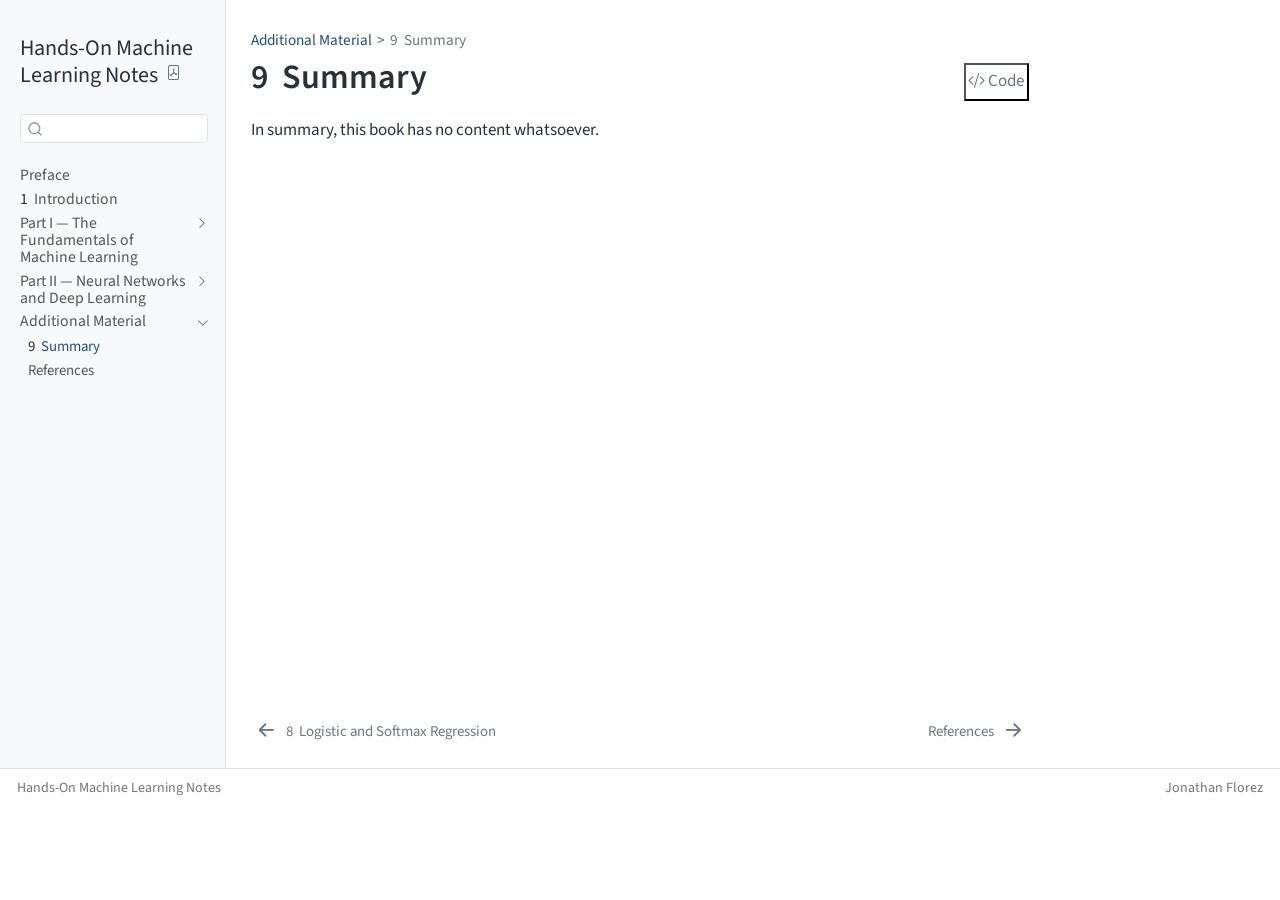
==== appendix.html @ a28f9dca "Built site for gh-pages" ====
<!DOCTYPE html>
<html xmlns="http://www.w3.org/1999/xhtml" lang="en" xml:lang="en"><head>

<meta charset="utf-8">
<meta name="generator" content="quarto-1.9.38">

<meta name="viewport" content="width=device-width, initial-scale=1.0, user-scalable=yes">

<meta name="description" content="Study notes, mathematical explanations, code walkthroughs, teaching materials, and practical experiments based on Hands-On Machine Learning with Scikit-Learn and PyTorch.">

<title>9&nbsp; Summary – Hands-On Machine Learning Notes</title>
<style>
/* Default styles provided by pandoc.
** See https://pandoc.org/MANUAL.html#variables-for-html for config info.
*/
code{white-space: pre-wrap;}
span.smallcaps{font-variant: small-caps;}
div.columns{display: flex; gap: min(4vw, 1.5em);}
div.column{flex: auto; overflow-x: auto;}
div.hanging-indent{margin-left: 1.5em; text-indent: -1.5em;}
ul.task-list{list-style: none;}
ul.task-list li input[type="checkbox"] {
  width: 0.8em;
  margin: 0 0.8em 0.2em -1em; /* quarto-specific, see https://github.com/quarto-dev/quarto-cli/issues/4556 */ 
  vertical-align: middle;
}
/* CSS for syntax highlighting */
html { -webkit-text-size-adjust: 100%; }
pre > code.sourceCode { white-space: pre; position: relative; }
pre > code.sourceCode > span { display: inline-block; line-height: 1.25; }
pre > code.sourceCode > span:empty { height: 1.2em; }
.sourceCode { overflow: visible; }
code.sourceCode > span { color: inherit; text-decoration: inherit; }
div.sourceCode { margin: 1em 0; }
pre.sourceCode { margin: 0; }
@media screen {
div.sourceCode { overflow: auto; }
}
@media print {
pre > code.sourceCode { white-space: pre-wrap; }
pre > code.sourceCode > span { text-indent: -5em; padding-left: 5em; }
}
pre.numberSource code
  { counter-reset: source-line 0; }
pre.numberSource code > span
  { position: relative; left: -4em; counter-increment: source-line; }
pre.numberSource code > span > a:first-child::before
  { content: counter(source-line);
    position: relative; left: -1em; text-align: right; vertical-align: baseline;
    border: none; display: inline-block;
    -webkit-touch-callout: none; -webkit-user-select: none;
    -khtml-user-select: none; -moz-user-select: none;
    -ms-user-select: none; user-select: none;
    padding: 0 4px; width: 4em;
  }
pre.numberSource { margin-left: 3em;  padding-left: 4px; }
div.sourceCode
  {   }
@media screen {
pre > code.sourceCode > span > a:first-child::before { text-decoration: underline; }
}
</style>


<script src="site_libs/quarto-nav/quarto-nav.js"></script>
<script src="site_libs/quarto-nav/headroom.min.js"></script>
<script src="site_libs/clipboard/clipboard.min.js"></script>
<script src="site_libs/quarto-search/autocomplete.umd.js"></script>
<script src="site_libs/quarto-search/fuse.min.js"></script>
<script src="site_libs/quarto-search/quarto-search.js"></script>
<meta name="quarto:offset" content="./">
<link href="./references.html" rel="next">
<link href="./chapters/chapter09.html" rel="prev">
<script src="site_libs/quarto-html/quarto.js" type="module"></script>
<script src="site_libs/quarto-html/tabsets/tabsets.js" type="module"></script>
<script src="site_libs/quarto-html/popper.min.js"></script>
<script src="site_libs/quarto-html/tippy.umd.min.js"></script>
<script src="site_libs/quarto-html/anchor.min.js"></script>
<link href="site_libs/quarto-html/tippy.css" rel="stylesheet">
<link href="site_libs/quarto-html/quarto-syntax-highlighting-de63f62b328812d8e578a4d74e282472.css" rel="stylesheet" id="quarto-text-highlighting-styles">
<script src="site_libs/bootstrap/bootstrap.min.js"></script>
<link href="site_libs/bootstrap/bootstrap-icons.css" rel="stylesheet">
<link href="site_libs/bootstrap/bootstrap-eea4ffc5c29678cb416254c3143483fd.min.css" rel="stylesheet" append-hash="true" id="quarto-bootstrap" data-mode="light">
<script id="quarto-search-options" type="application/json">{
  "location": "sidebar",
  "copy-button": false,
  "collapse-after": 3,
  "panel-placement": "start",
  "type": "textbox",
  "limit": 20,
  "keyboard-shortcut": [
    "f",
    "/",
    "s"
  ],
  "language": {
    "search-no-results-text": "No results",
    "search-matching-documents-text": "matching documents",
    "search-copy-link-title": "Copy link to search",
    "search-hide-matches-text": "Hide additional matches",
    "search-more-match-text": "more match in this document",
    "search-more-matches-text": "more matches in this document",
    "search-clear-button-title": "Clear",
    "search-text-placeholder": "",
    "search-detached-cancel-button-title": "Cancel",
    "search-submit-button-title": "Submit",
    "search-label": "Search"
  }
}</script>
<style>html{ scroll-behavior: smooth; }</style>


</head>

<body class="nav-sidebar docked quarto-light">

<div id="quarto-search-results"></div>
  <header id="quarto-header" class="headroom fixed-top">
  <nav class="quarto-secondary-nav">
    <div class="container-fluid d-flex">
      <button type="button" class="quarto-btn-toggle btn" data-bs-toggle="collapse" role="button" data-bs-target=".quarto-sidebar-collapse-item" aria-controls="quarto-sidebar" aria-expanded="false" aria-label="Toggle sidebar navigation" onclick="if (window.quartoToggleHeadroom) { window.quartoToggleHeadroom(); }">
        <i class="bi bi-layout-text-sidebar-reverse"></i>
      </button>
        <nav class="quarto-page-breadcrumbs" aria-label="breadcrumb"><ol class="breadcrumb"><li class="breadcrumb-item"><a href="./appendix.html">Additional Material</a></li><li class="breadcrumb-item"><a href="./appendix.html"><span class="chapter-number">9</span>&nbsp; <span class="chapter-title">Summary</span></a></li></ol></nav>
        <a class="flex-grow-1" role="navigation" data-bs-toggle="collapse" data-bs-target=".quarto-sidebar-collapse-item" aria-controls="quarto-sidebar" aria-expanded="false" aria-label="Toggle sidebar navigation" onclick="if (window.quartoToggleHeadroom) { window.quartoToggleHeadroom(); }">      
        </a>
      <button type="button" class="btn quarto-search-button" aria-label="Search" onclick="window.quartoOpenSearch();">
        <i class="bi bi-search"></i>
      </button>
    </div>
  </nav>
</header>
<!-- content -->
<div id="quarto-content" class="quarto-container page-columns page-rows-contents page-layout-article">
<!-- sidebar -->
  <nav id="quarto-sidebar" class="sidebar collapse collapse-horizontal quarto-sidebar-collapse-item sidebar-navigation docked overflow-auto">
    <div class="pt-lg-2 mt-2 text-left sidebar-header">
    <div class="sidebar-title mb-0 py-0">
      <a href="./">Hands-On Machine Learning Notes</a> 
        <div class="sidebar-tools-main">
    <a href="./machine-learning-I.pdf" title="Download PDF" class="quarto-navigation-tool px-1" aria-label="Download PDF"><i class="bi bi-file-pdf"></i></a>
</div>
    </div>
      </div>
        <div class="mt-2 flex-shrink-0 align-items-center">
        <div class="sidebar-search">
        <div id="quarto-search" class="" title="Search"></div>
        </div>
        </div>
    <div class="sidebar-menu-container"> 
    <ul class="list-unstyled mt-1">
        <li class="sidebar-item">
  <div class="sidebar-item-container"> 
  <a href="./index.html" class="sidebar-item-text sidebar-link">
 <span class="menu-text">Preface</span></a>
  </div>
</li>
        <li class="sidebar-item">
  <div class="sidebar-item-container"> 
  <a href="./preface.html" class="sidebar-item-text sidebar-link">
 <span class="menu-text"><span class="chapter-number">1</span>&nbsp; <span class="chapter-title">Introduction</span></span></a>
  </div>
</li>
        <li class="sidebar-item sidebar-item-section">
      <div class="sidebar-item-container"> 
            <a class="sidebar-item-text sidebar-link text-start collapsed" data-bs-toggle="collapse" data-bs-target="#quarto-sidebar-section-1" role="navigation" aria-expanded="false">
 <span class="menu-text">Part I — The Fundamentals of Machine Learning</span></a>
          <a class="sidebar-item-toggle text-start collapsed" data-bs-toggle="collapse" data-bs-target="#quarto-sidebar-section-1" role="navigation" aria-expanded="false" aria-label="Toggle section">
            <i class="bi bi-chevron-right ms-2"></i>
          </a> 
      </div>
      <ul id="quarto-sidebar-section-1" class="collapse list-unstyled sidebar-section depth1 ">  
          <li class="sidebar-item">
  <div class="sidebar-item-container"> 
  <a href="./chapters/chapter01.html" class="sidebar-item-text sidebar-link">
 <span class="menu-text"><span class="chapter-number">2</span>&nbsp; <span class="chapter-title">chapter01.html</span></span></a>
  </div>
</li>
          <li class="sidebar-item">
  <div class="sidebar-item-container"> 
  <a href="./chapters/chapter02.html" class="sidebar-item-text sidebar-link">
 <span class="menu-text"><span class="chapter-number">3</span>&nbsp; <span class="chapter-title">chapter02.html</span></span></a>
  </div>
</li>
          <li class="sidebar-item">
  <div class="sidebar-item-container"> 
  <a href="./chapters/chapter03.html" class="sidebar-item-text sidebar-link">
 <span class="menu-text"><span class="chapter-number">4</span>&nbsp; <span class="chapter-title">Chapter – Classification</span></span></a>
  </div>
</li>
          <li class="sidebar-item">
  <div class="sidebar-item-container"> 
  <a href="./chapters/chapter04.html" class="sidebar-item-text sidebar-link">
 <span class="menu-text"><span class="chapter-number">5</span>&nbsp; <span class="chapter-title">Chapter – Training Models</span></span></a>
  </div>
</li>
          <li class="sidebar-item">
  <div class="sidebar-item-container"> 
  <a href="./chapters/chapter05.html" class="sidebar-item-text sidebar-link">
 <span class="menu-text"><span class="chapter-number">6</span>&nbsp; <span class="chapter-title">Chapter – Support Vector Machines</span></span></a>
  </div>
</li>
          <li class="sidebar-item">
  <div class="sidebar-item-container"> 
  <a href="./chapters/chapter06.html" class="sidebar-item-text sidebar-link">
 <span class="menu-text"><span class="chapter-number">7</span>&nbsp; <span class="chapter-title">Chapter – Decision Trees</span></span></a>
  </div>
</li>
      </ul>
  </li>
        <li class="sidebar-item sidebar-item-section">
      <div class="sidebar-item-container"> 
            <a class="sidebar-item-text sidebar-link text-start collapsed" data-bs-toggle="collapse" data-bs-target="#quarto-sidebar-section-2" role="navigation" aria-expanded="false">
 <span class="menu-text">Part II — Neural Networks and Deep Learning</span></a>
          <a class="sidebar-item-toggle text-start collapsed" data-bs-toggle="collapse" data-bs-target="#quarto-sidebar-section-2" role="navigation" aria-expanded="false" aria-label="Toggle section">
            <i class="bi bi-chevron-right ms-2"></i>
          </a> 
      </div>
      <ul id="quarto-sidebar-section-2" class="collapse list-unstyled sidebar-section depth1 ">  
          <li class="sidebar-item">
  <div class="sidebar-item-container"> 
  <a href="./chapters/chapter09.html" class="sidebar-item-text sidebar-link">
 <span class="menu-text"><span class="chapter-number">8</span>&nbsp; <span class="chapter-title">Logistic and Softmax Regression</span></span></a>
  </div>
</li>
      </ul>
  </li>
        <li class="sidebar-item sidebar-item-section">
      <div class="sidebar-item-container"> 
            <a class="sidebar-item-text sidebar-link text-start" data-bs-toggle="collapse" data-bs-target="#quarto-sidebar-section-3" role="navigation" aria-expanded="true">
 <span class="menu-text">Additional Material</span></a>
          <a class="sidebar-item-toggle text-start" data-bs-toggle="collapse" data-bs-target="#quarto-sidebar-section-3" role="navigation" aria-expanded="true" aria-label="Toggle section">
            <i class="bi bi-chevron-right ms-2"></i>
          </a> 
      </div>
      <ul id="quarto-sidebar-section-3" class="collapse list-unstyled sidebar-section depth1 show">  
          <li class="sidebar-item">
  <div class="sidebar-item-container"> 
  <a href="./appendix.html" class="sidebar-item-text sidebar-link active">
 <span class="menu-text"><span class="chapter-number">9</span>&nbsp; <span class="chapter-title">Summary</span></span></a>
  </div>
</li>
          <li class="sidebar-item">
  <div class="sidebar-item-container"> 
  <a href="./references.html" class="sidebar-item-text sidebar-link">
 <span class="menu-text">References</span></a>
  </div>
</li>
      </ul>
  </li>
    </ul>
    </div>
</nav>
<div id="quarto-sidebar-glass" class="quarto-sidebar-collapse-item" data-bs-toggle="collapse" data-bs-target=".quarto-sidebar-collapse-item"></div>
<!-- margin-sidebar -->
    <div id="quarto-margin-sidebar" class="sidebar margin-sidebar zindex-bottom">
        
    </div>
<!-- main -->
<main class="content" id="quarto-document-content">

<header id="title-block-header" class="quarto-title-block default"><nav class="quarto-page-breadcrumbs quarto-title-breadcrumbs d-none d-lg-block" aria-label="breadcrumb"><ol class="breadcrumb"><li class="breadcrumb-item"><a href="./appendix.html">Additional Material</a></li><li class="breadcrumb-item"><a href="./appendix.html"><span class="chapter-number">9</span>&nbsp; <span class="chapter-title">Summary</span></a></li></ol></nav>
<div class="quarto-title">
<div class="quarto-title-block"><div><h1 class="title"><span class="chapter-number">9</span>&nbsp; <span class="chapter-title">Summary</span></h1><button type="button" class="btn code-tools-button" id="quarto-code-tools-source"><i class="bi"></i> Code</button></div></div>
</div>



<div class="quarto-title-meta">

    
  
    
  </div>
  


</header>


<p>In summary, this book has no content whatsoever.</p>


<!-- -->


</main> <!-- /main -->
<script id="quarto-html-after-body" type="application/javascript">
  window.document.addEventListener("DOMContentLoaded", function (event) {
    const icon = "";
    const anchorJS = new window.AnchorJS();
    anchorJS.options = {
      placement: 'right',
      icon: icon
    };
    anchorJS.add('.anchored');
    const isCodeAnnotation = (el) => {
      for (const clz of el.classList) {
        if (clz.startsWith('code-annotation-')) {                     
          return true;
        }
      }
      return false;
    }
    const onCopySuccess = function(e) {
      // button target
      const button = e.trigger;
      // don't keep focus
      button.blur();
      // flash "checked"
      button.classList.add('code-copy-button-checked');
      var currentTitle = button.getAttribute("title");
      button.setAttribute("title", "Copied!");
      let tooltip;
      if (window.bootstrap) {
        button.setAttribute("data-bs-toggle", "tooltip");
        button.setAttribute("data-bs-placement", "left");
        button.setAttribute("data-bs-title", "Copied!");
        tooltip = new bootstrap.Tooltip(button, 
          { trigger: "manual", 
            customClass: "code-copy-button-tooltip",
            offset: [0, -8]});
        tooltip.show();    
      }
      setTimeout(function() {
        if (tooltip) {
          tooltip.hide();
          button.removeAttribute("data-bs-title");
          button.removeAttribute("data-bs-toggle");
          button.removeAttribute("data-bs-placement");
        }
        button.setAttribute("title", currentTitle);
        button.classList.remove('code-copy-button-checked');
      }, 1000);
      // clear code selection
      e.clearSelection();
    }
    const getTextToCopy = function(trigger) {
      const outerScaffold = trigger.parentElement.cloneNode(true);
      const codeEl = outerScaffold.querySelector('code');
      for (const childEl of codeEl.children) {
        if (isCodeAnnotation(childEl)) {
          childEl.remove();
        }
      }
      return codeEl.innerText;
    }
    const clipboard = new window.ClipboardJS('.code-copy-button:not([data-in-quarto-modal])', {
      text: getTextToCopy
    });
    clipboard.on('success', onCopySuccess);
    if (window.document.getElementById('quarto-embedded-source-code-modal')) {
      const clipboardModal = new window.ClipboardJS('.code-copy-button[data-in-quarto-modal]', {
        text: getTextToCopy,
        container: window.document.getElementById('quarto-embedded-source-code-modal')
      });
      clipboardModal.on('success', onCopySuccess);
    }
    const viewSource = window.document.getElementById('quarto-view-source') ||
                       window.document.getElementById('quarto-code-tools-source');
    if (viewSource) {
      const sourceUrl = viewSource.getAttribute("data-quarto-source-url");
      viewSource.addEventListener("click", function(e) {
        if (sourceUrl) {
          // rstudio viewer pane
          if (/\bcapabilities=\b/.test(window.location)) {
            window.open(sourceUrl);
          } else {
            window.location.href = sourceUrl;
          }
        } else {
          const modal = new bootstrap.Modal(document.getElementById('quarto-embedded-source-code-modal'));
          modal.show();
        }
        return false;
      });
    }
    function toggleCodeHandler(show) {
      return function(e) {
        const detailsSrc = window.document.querySelectorAll(".cell > details > .sourceCode");
        for (let i=0; i<detailsSrc.length; i++) {
          const details = detailsSrc[i].parentElement;
          if (show) {
            details.open = true;
          } else {
            details.removeAttribute("open");
          }
        }
        const cellCodeDivs = window.document.querySelectorAll(".cell > .sourceCode");
        const fromCls = show ? "hidden" : "unhidden";
        const toCls = show ? "unhidden" : "hidden";
        for (let i=0; i<cellCodeDivs.length; i++) {
          const codeDiv = cellCodeDivs[i];
          if (codeDiv.classList.contains(fromCls)) {
            codeDiv.classList.remove(fromCls);
            codeDiv.classList.add(toCls);
          } 
        }
        return false;
      }
    }
    const hideAllCode = window.document.getElementById("quarto-hide-all-code");
    if (hideAllCode) {
      hideAllCode.addEventListener("click", toggleCodeHandler(false));
    }
    const showAllCode = window.document.getElementById("quarto-show-all-code");
    if (showAllCode) {
      showAllCode.addEventListener("click", toggleCodeHandler(true));
    }
      var localhostRegex = new RegExp(/^(?:http|https):\/\/localhost\:?[0-9]*\//);
      var mailtoRegex = new RegExp(/^mailto:/);
        var filterRegex = new RegExp('/' + window.location.host + '/');
      var isInternal = (href) => {
          return filterRegex.test(href) || localhostRegex.test(href) || mailtoRegex.test(href);
      }
      // Inspect non-navigation links and adorn them if external
     var links = window.document.querySelectorAll('a[href]:not(.nav-link):not(.navbar-brand):not(.toc-action):not(.sidebar-link):not(.sidebar-item-toggle):not(.pagination-link):not(.no-external):not([aria-hidden]):not(.dropdown-item):not(.quarto-navigation-tool):not(.about-link)');
      for (var i=0; i<links.length; i++) {
        const link = links[i];
        if (!isInternal(link.href)) {
          // undo the damage that might have been done by quarto-nav.js in the case of
          // links that we want to consider external
          if (link.dataset.originalHref !== undefined) {
            link.href = link.dataset.originalHref;
          }
            // target, if specified
            link.setAttribute("target", "_blank");
            if (link.getAttribute("rel") === null) {
              link.setAttribute("rel", "noopener");
            }
        }
      }
    function tippyHover(el, contentFn, onTriggerFn, onUntriggerFn) {
      const config = {
        allowHTML: true,
        maxWidth: 500,
        delay: 100,
        arrow: false,
        appendTo: function(el) {
            return el.parentElement;
        },
        interactive: true,
        interactiveBorder: 10,
        theme: 'quarto',
        placement: 'bottom-start',
      };
      if (contentFn) {
        config.content = contentFn;
      }
      if (onTriggerFn) {
        config.onTrigger = onTriggerFn;
      }
      if (onUntriggerFn) {
        config.onUntrigger = onUntriggerFn;
      }
      window.tippy(el, config); 
    }
    const noterefs = window.document.querySelectorAll('a[role="doc-noteref"]');
    for (var i=0; i<noterefs.length; i++) {
      const ref = noterefs[i];
      tippyHover(ref, function() {
        // use id or data attribute instead here
        let href = ref.getAttribute('data-footnote-href') || ref.getAttribute('href');
        try { href = new URL(href).hash; } catch {}
        const id = href.replace(/^#\/?/, "");
        const note = window.document.getElementById(id);
        if (note) {
          return note.innerHTML;
        } else {
          return "";
        }
      });
    }
    const xrefs = window.document.querySelectorAll('a.quarto-xref');
    const processXRef = (id, note) => {
      // Strip column container classes
      const stripColumnClz = (el) => {
        el.classList.remove("page-full", "page-columns");
        if (el.children) {
          for (const child of el.children) {
            stripColumnClz(child);
          }
        }
      }
      stripColumnClz(note)
      if (id === null || id.startsWith('sec-')) {
        // Special case sections, only their first couple elements
        const container = document.createElement("div");
        if (note.children && note.children.length > 2) {
          container.appendChild(note.children[0].cloneNode(true));
          for (let i = 1; i < note.children.length; i++) {
            const child = note.children[i];
            if (child.tagName === "P" && child.innerText === "") {
              continue;
            } else {
              container.appendChild(child.cloneNode(true));
              break;
            }
          }
          if (window.Quarto?.typesetMath) {
            window.Quarto.typesetMath(container);
          }
          return container.innerHTML
        } else {
          if (window.Quarto?.typesetMath) {
            window.Quarto.typesetMath(note);
          }
          return note.innerHTML;
        }
      } else {
        // Remove any anchor links if they are present
        const anchorLink = note.querySelector('a.anchorjs-link');
        if (anchorLink) {
          anchorLink.remove();
        }
        if (window.Quarto?.typesetMath) {
          window.Quarto.typesetMath(note);
        }
        if (note.classList.contains("callout")) {
          return note.outerHTML;
        } else {
          return note.innerHTML;
        }
      }
    }
    for (var i=0; i<xrefs.length; i++) {
      const xref = xrefs[i];
      tippyHover(xref, undefined, function(instance) {
        instance.disable();
        let url = xref.getAttribute('href');
        let hash = undefined; 
        if (url.startsWith('#')) {
          hash = url;
        } else {
          try { hash = new URL(url).hash; } catch {}
        }
        if (hash) {
          const id = hash.replace(/^#\/?/, "");
          const note = window.document.getElementById(id);
          if (note !== null) {
            try {
              const html = processXRef(id, note.cloneNode(true));
              instance.setContent(html);
            } finally {
              instance.enable();
              instance.show();
            }
          } else {
            // See if we can fetch this
            fetch(url.split('#')[0])
            .then(res => res.text())
            .then(html => {
              const parser = new DOMParser();
              const htmlDoc = parser.parseFromString(html, "text/html");
              const note = htmlDoc.getElementById(id);
              if (note !== null) {
                const html = processXRef(id, note);
                instance.setContent(html);
              } 
            }).finally(() => {
              instance.enable();
              instance.show();
            });
          }
        } else {
          // See if we can fetch a full url (with no hash to target)
          // This is a special case and we should probably do some content thinning / targeting
          fetch(url)
          .then(res => res.text())
          .then(html => {
            const parser = new DOMParser();
            const htmlDoc = parser.parseFromString(html, "text/html");
            const note = htmlDoc.querySelector('main.content');
            if (note !== null) {
              // This should only happen for chapter cross references
              // (since there is no id in the URL)
              // remove the first header
              if (note.children.length > 0 && note.children[0].tagName === "HEADER") {
                note.children[0].remove();
              }
              const html = processXRef(null, note);
              instance.setContent(html);
            } 
          }).finally(() => {
            instance.enable();
            instance.show();
          });
        }
      }, function(instance) {
      });
    }
        let selectedAnnoteEl;
        const selectorForAnnotation = ( cell, annotation) => {
          let cellAttr = 'data-code-cell="' + cell + '"';
          let lineAttr = 'data-code-annotation="' +  annotation + '"';
          const selector = 'span[' + cellAttr + '][' + lineAttr + ']';
          return selector;
        }
        const selectCodeLines = (annoteEl) => {
          const doc = window.document;
          const targetCell = annoteEl.getAttribute("data-target-cell");
          const targetAnnotation = annoteEl.getAttribute("data-target-annotation");
          const annoteSpan = window.document.querySelector(selectorForAnnotation(targetCell, targetAnnotation));
          const lines = annoteSpan.getAttribute("data-code-lines").split(",");
          const lineIds = lines.map((line) => {
            return targetCell + "-" + line;
          })
          let top = null;
          let height = null;
          let parent = null;
          if (lineIds.length > 0) {
              //compute the position of the single el (top and bottom and make a div)
              const el = window.document.getElementById(lineIds[0]);
              top = el.offsetTop;
              height = el.offsetHeight;
              parent = el.parentElement.parentElement;
            if (lineIds.length > 1) {
              const lastEl = window.document.getElementById(lineIds[lineIds.length - 1]);
              const bottom = lastEl.offsetTop + lastEl.offsetHeight;
              height = bottom - top;
            }
            if (top !== null && height !== null && parent !== null) {
              // cook up a div (if necessary) and position it 
              let div = window.document.getElementById("code-annotation-line-highlight");
              if (div === null) {
                div = window.document.createElement("div");
                div.setAttribute("id", "code-annotation-line-highlight");
                div.style.position = 'absolute';
                parent.appendChild(div);
              }
              div.style.top = top - 2 + "px";
              div.style.height = height + 4 + "px";
              div.style.left = 0;
              let gutterDiv = window.document.getElementById("code-annotation-line-highlight-gutter");
              if (gutterDiv === null) {
                gutterDiv = window.document.createElement("div");
                gutterDiv.setAttribute("id", "code-annotation-line-highlight-gutter");
                gutterDiv.style.position = 'absolute';
                const codeCell = window.document.getElementById(targetCell);
                const gutter = codeCell.querySelector('.code-annotation-gutter');
                gutter.appendChild(gutterDiv);
              }
              gutterDiv.style.top = top - 2 + "px";
              gutterDiv.style.height = height + 4 + "px";
            }
            selectedAnnoteEl = annoteEl;
          }
        };
        const unselectCodeLines = () => {
          const elementsIds = ["code-annotation-line-highlight", "code-annotation-line-highlight-gutter"];
          elementsIds.forEach((elId) => {
            const div = window.document.getElementById(elId);
            if (div) {
              div.remove();
            }
          });
          selectedAnnoteEl = undefined;
        };
          // Handle positioning of the toggle
      window.addEventListener(
        "resize",
        throttle(() => {
          elRect = undefined;
          if (selectedAnnoteEl) {
            selectCodeLines(selectedAnnoteEl);
          }
        }, 10)
      );
      function throttle(fn, ms) {
      let throttle = false;
      let timer;
        return (...args) => {
          if(!throttle) { // first call gets through
              fn.apply(this, args);
              throttle = true;
          } else { // all the others get throttled
              if(timer) clearTimeout(timer); // cancel #2
              timer = setTimeout(() => {
                fn.apply(this, args);
                timer = throttle = false;
              }, ms);
          }
        };
      }
        // Attach click handler to the DT
        const annoteDls = window.document.querySelectorAll('dt[data-target-cell]');
        for (const annoteDlNode of annoteDls) {
          annoteDlNode.addEventListener('click', (event) => {
            const clickedEl = event.target;
            if (clickedEl !== selectedAnnoteEl) {
              unselectCodeLines();
              const activeEl = window.document.querySelector('dt[data-target-cell].code-annotation-active');
              if (activeEl) {
                activeEl.classList.remove('code-annotation-active');
              }
              selectCodeLines(clickedEl);
              clickedEl.classList.add('code-annotation-active');
            } else {
              // Unselect the line
              unselectCodeLines();
              clickedEl.classList.remove('code-annotation-active');
            }
          });
        }
    const findCites = (el) => {
      const parentEl = el.parentElement;
      if (parentEl) {
        const cites = parentEl.dataset.cites;
        if (cites) {
          return {
            el,
            cites: cites.split(' ')
          };
        } else {
          return findCites(el.parentElement)
        }
      } else {
        return undefined;
      }
    };
    var bibliorefs = window.document.querySelectorAll('a[role="doc-biblioref"]');
    for (var i=0; i<bibliorefs.length; i++) {
      const ref = bibliorefs[i];
      const citeInfo = findCites(ref);
      if (citeInfo) {
        tippyHover(citeInfo.el, function() {
          var popup = window.document.createElement('div');
          citeInfo.cites.forEach(function(cite) {
            var citeDiv = window.document.createElement('div');
            citeDiv.classList.add('hanging-indent');
            citeDiv.classList.add('csl-entry');
            var biblioDiv = window.document.getElementById('ref-' + cite);
            if (biblioDiv) {
              citeDiv.innerHTML = biblioDiv.innerHTML;
            }
            popup.appendChild(citeDiv);
          });
          return popup.innerHTML;
        });
      }
    }
  });
  </script>
<nav class="page-navigation">
  <div class="nav-page nav-page-previous">
      <a href="./chapters/chapter09.html" class="pagination-link" aria-label="Logistic and Softmax Regression">
        <i class="bi bi-arrow-left-short"></i> <span class="nav-page-text"><span class="chapter-number">8</span>&nbsp; <span class="chapter-title">Logistic and Softmax Regression</span></span>
      </a>          
  </div>
  <div class="nav-page nav-page-next">
      <a href="./references.html" class="pagination-link" aria-label="References">
        <span class="nav-page-text">References</span> <i class="bi bi-arrow-right-short"></i>
      </a>
  </div>
</nav><div class="modal fade" id="quarto-embedded-source-code-modal" tabindex="-1" aria-labelledby="quarto-embedded-source-code-modal-label" aria-hidden="true"><div class="modal-dialog modal-dialog-scrollable"><div class="modal-content"><div class="modal-header"><h5 class="modal-title" id="quarto-embedded-source-code-modal-label">Source Code</h5><button class="btn-close" data-bs-dismiss="modal"></button></div><div class="modal-body"><div class="">
<div class="code-copy-outer-scaffold"><div class="sourceCode" id="cb1" data-shortcodes="false"><pre class="sourceCode markdown code-with-copy"><code class="sourceCode markdown"><span id="cb1-1"><a href="#cb1-1" aria-hidden="true" tabindex="-1"></a><span class="fu"># Summary</span></span>
<span id="cb1-2"><a href="#cb1-2" aria-hidden="true" tabindex="-1"></a></span>
<span id="cb1-3"><a href="#cb1-3" aria-hidden="true" tabindex="-1"></a>In summary, this book has no content whatsoever.</span></code></pre></div><button title="Copy to Clipboard" class="code-copy-button" data-in-quarto-modal=""><i class="bi"></i></button></div>
</div></div></div></div></div>
</div> <!-- /content -->
<footer class="footer">
  <div class="nav-footer">
    <div class="nav-footer-left">
<p>Hands-On Machine Learning Notes</p>
</div>   
    <div class="nav-footer-center">
      &nbsp;
    </div>
    <div class="nav-footer-right">
<p>Jonathan Florez</p>
</div>
  </div>
</footer>




<script src="site_libs/quarto-html/zenscroll-min.js"></script>
</body></html>
---- site_libs/quarto-html/tippy.css ----
.tippy-box[data-animation=fade][data-state=hidden]{opacity:0}[data-tippy-root]{max-width:calc(100vw - 10px)}.tippy-box{position:relative;background-color:#333;color:#fff;border-radius:4px;font-size:14px;line-height:1.4;white-space:normal;outline:0;transition-property:transform,visibility,opacity}.tippy-box[data-placement^=top]>.tippy-arrow{bottom:0}.tippy-box[data-placement^=top]>.tippy-arrow:before{bottom:-7px;left:0;border-width:8px 8px 0;border-top-color:initial;transform-origin:center top}.tippy-box[data-placement^=bottom]>.tippy-arrow{top:0}.tippy-box[data-placement^=bottom]>.tippy-arrow:before{top:-7px;left:0;border-width:0 8px 8px;border-bottom-color:initial;transform-origin:center bottom}.tippy-box[data-placement^=left]>.tippy-arrow{right:0}.tippy-box[data-placement^=left]>.tippy-arrow:before{border-width:8px 0 8px 8px;border-left-color:initial;right:-7px;transform-origin:center left}.tippy-box[data-placement^=right]>.tippy-arrow{left:0}.tippy-box[data-placement^=right]>.tippy-arrow:before{left:-7px;border-width:8px 8px 8px 0;border-right-color:initial;transform-origin:center right}.tippy-box[data-inertia][data-state=visible]{transition-timing-function:cubic-bezier(.54,1.5,.38,1.11)}.tippy-arrow{width:16px;height:16px;color:#333}.tippy-arrow:before{content:"";position:absolute;border-color:transparent;border-style:solid}.tippy-content{position:relative;padding:5px 9px;z-index:1}
---- site_libs/quarto-html/quarto-syntax-highlighting-de63f62b328812d8e578a4d74e282472.css ----
/* quarto syntax highlight colors */
:root {
  --quarto-hl-al-color: #ff5555;
  --quarto-hl-an-color: #6a737d;
  --quarto-hl-at-color: #d73a49;
  --quarto-hl-bn-color: #005cc5;
  --quarto-hl-bu-color: #d73a49;
  --quarto-hl-ch-color: #032f62;
  --quarto-hl-co-color: #6a737d;
  --quarto-hl-cv-color: #6a737d;
  --quarto-hl-cn-color: #005cc5;
  --quarto-hl-cf-color: #d73a49;
  --quarto-hl-dt-color: #d73a49;
  --quarto-hl-dv-color: #005cc5;
  --quarto-hl-do-color: #6a737d;
  --quarto-hl-er-color: #ff5555;
  --quarto-hl-ex-color: #d73a49;
  --quarto-hl-fl-color: #005cc5;
  --quarto-hl-fu-color: #6f42c1;
  --quarto-hl-im-color: #032f62;
  --quarto-hl-in-color: #6a737d;
  --quarto-hl-kw-color: #d73a49;
  --quarto-hl-op-color: #24292e;
  --quarto-hl-pp-color: #d73a49;
  --quarto-hl-re-color: #6a737d;
  --quarto-hl-sc-color: #005cc5;
  --quarto-hl-ss-color: #032f62;
  --quarto-hl-st-color: #032f62;
  --quarto-hl-va-color: #e36209;
  --quarto-hl-vs-color: #032f62;
  --quarto-hl-wa-color: #ff5555;
}

/* other quarto variables */
:root {
  --quarto-font-monospace: SFMono-Regular, Menlo, Monaco, Consolas, "Liberation Mono", "Courier New", monospace;
}

/* syntax highlight based on Pandoc's rules */
pre > code.sourceCode > span {
  color: #24292e;
}

code.sourceCode > span {
  color: #24292e;
}

div.sourceCode,
div.sourceCode pre.sourceCode {
  color: #24292e;
}

/* Normal */
code span {
  color: #24292e;
}

/* Alert */
code span.al {
  font-weight: bold;
  color: #ff5555;
}

/* Annotation */
code span.an {
  color: #6a737d;
}

/* Attribute */
code span.at {
  color: #d73a49;
}

/* BaseN */
code span.bn {
  color: #005cc5;
}

/* BuiltIn */
code span.bu {
  color: #d73a49;
}

/* ControlFlow */
code span.cf {
  color: #d73a49;
}

/* Char */
code span.ch {
  color: #032f62;
}

/* Constant */
code span.cn {
  color: #005cc5;
}

/* Comment */
code span.co {
  color: #6a737d;
}

/* CommentVar */
code span.cv {
  color: #6a737d;
}

/* Documentation */
code span.do {
  color: #6a737d;
}

/* DataType */
code span.dt {
  color: #d73a49;
}

/* DecVal */
code span.dv {
  color: #005cc5;
}

/* Error */
code span.er {
  color: #ff5555;
  text-decoration: underline;
}

/* Extension */
code span.ex {
  font-weight: bold;
  color: #d73a49;
}

/* Float */
code span.fl {
  color: #005cc5;
}

/* Function */
code span.fu {
  color: #6f42c1;
}

/* Import */
code span.im {
  color: #032f62;
}

/* Information */
code span.in {
  color: #6a737d;
}

/* Keyword */
code span.kw {
  color: #d73a49;
}

/* Operator */
code span.op {
  color: #24292e;
}

/* Preprocessor */
code span.pp {
  color: #d73a49;
}

/* RegionMarker */
code span.re {
  color: #6a737d;
}

/* SpecialChar */
code span.sc {
  color: #005cc5;
}

/* SpecialString */
code span.ss {
  color: #032f62;
}

/* String */
code span.st {
  color: #032f62;
}

/* Variable */
code span.va {
  color: #e36209;
}

/* VerbatimString */
code span.vs {
  color: #032f62;
}

/* Warning */
code span.wa {
  color: #ff5555;
}

.prevent-inlining {
  content: "</";
}

/*# sourceMappingURL=e073dde7d9be180d5cbafa952671d6f8.css.map */
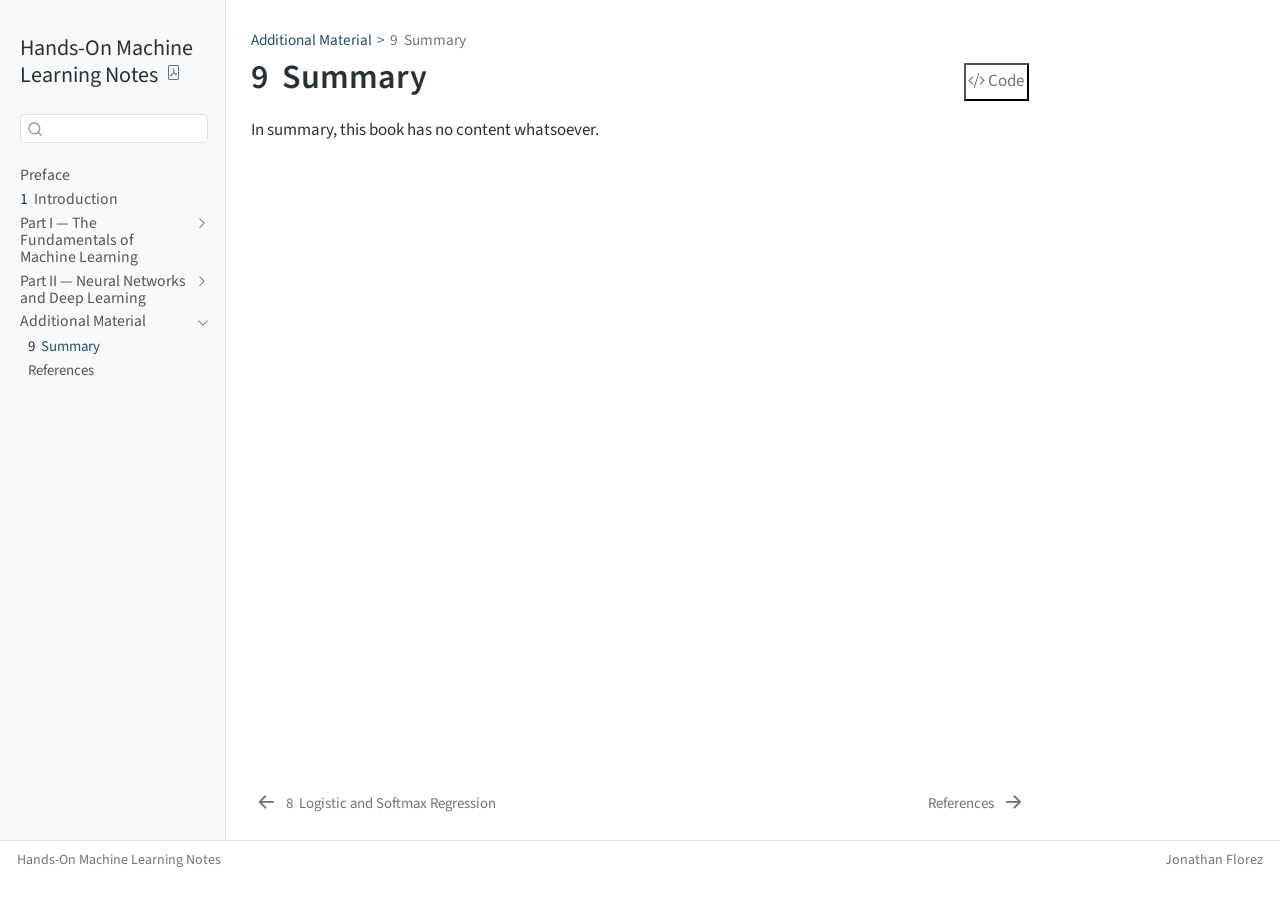
==== commit 9fada391: "deploy: f0658c5c17a241cbdaadb9152560baef6813b34c" ====
--- a/appendix.html
+++ b/appendix.html
@@ -2,7 +2,7 @@
 <html xmlns="http://www.w3.org/1999/xhtml" lang="en" xml:lang="en"><head>
 
 <meta charset="utf-8">
-<meta name="generator" content="quarto-1.9.38">
+<meta name="generator" content="quarto-1.10.18">
 
 <meta name="viewport" content="width=device-width, initial-scale=1.0, user-scalable=yes">
 
@@ -13,10 +13,13 @@
 /* Default styles provided by pandoc.
 ** See https://pandoc.org/MANUAL.html#variables-for-html for config info.
 */
-code{white-space: pre-wrap;}
 span.smallcaps{font-variant: small-caps;}
-div.columns{display: flex; gap: min(4vw, 1.5em);}
-div.column{flex: auto; overflow-x: auto;}
+div.columns{display: flex; gap: 1.5em;}
+div.column{flex: auto;}
+@media screen {
+div.columns{gap: min(4vw, 1.5em);}
+div.column{overflow-x: auto;}
+}
 div.hanging-indent{margin-left: 1.5em; text-indent: -1.5em;}
 ul.task-list{list-style: none;}
 ul.task-list li input[type="checkbox"] {
@@ -77,10 +80,10 @@
 <script src="site_libs/quarto-html/tippy.umd.min.js"></script>
 <script src="site_libs/quarto-html/anchor.min.js"></script>
 <link href="site_libs/quarto-html/tippy.css" rel="stylesheet">
-<link href="site_libs/quarto-html/quarto-syntax-highlighting-de63f62b328812d8e578a4d74e282472.css" rel="stylesheet" id="quarto-text-highlighting-styles">
+<link href="site_libs/quarto-html/quarto-syntax-highlighting-bb62276ab45c84d9efd712f51ff97b5a.css" rel="stylesheet" id="quarto-text-highlighting-styles">
 <script src="site_libs/bootstrap/bootstrap.min.js"></script>
 <link href="site_libs/bootstrap/bootstrap-icons.css" rel="stylesheet">
-<link href="site_libs/bootstrap/bootstrap-eea4ffc5c29678cb416254c3143483fd.min.css" rel="stylesheet" append-hash="true" id="quarto-bootstrap" data-mode="light">
+<link href="site_libs/bootstrap/bootstrap-35e12838b3858477dc270c01a19d2f7e.min.css" rel="stylesheet" append-hash="true" id="quarto-bootstrap" data-mode="light">
 <script id="quarto-search-options" type="application/json">{
   "location": "sidebar",
   "copy-button": false,
@@ -377,16 +380,16 @@
     }
     function toggleCodeHandler(show) {
       return function(e) {
-        const detailsSrc = window.document.querySelectorAll(".cell > details > .sourceCode");
-        for (let i=0; i<detailsSrc.length; i++) {
-          const details = detailsSrc[i].parentElement;
+        const cellDetails = window.document.querySelectorAll(".cell details.code-fold");
+        for (let i=0; i<cellDetails.length; i++) {
+          const details = cellDetails[i];
           if (show) {
             details.open = true;
           } else {
             details.removeAttribute("open");
           }
         }
-        const cellCodeDivs = window.document.querySelectorAll(".cell > .sourceCode");
+        const cellCodeDivs = window.document.querySelectorAll(".cell div.sourceCode.cell-code");
         const fromCls = show ? "hidden" : "unhidden";
         const toCls = show ? "unhidden" : "hidden";
         for (let i=0; i<cellCodeDivs.length; i++) {
--- a/site_libs/quarto-html/quarto-syntax-highlighting-bb62276ab45c84d9efd712f51ff97b5a.css
+++ b/site_libs/quarto-html/quarto-syntax-highlighting-bb62276ab45c84d9efd712f51ff97b5a.css
@@ -0,0 +1,210 @@
+/* quarto syntax highlight colors */
+:root {
+  --quarto-hl-al-color: #ff5555;
+  --quarto-hl-an-color: #6a737d;
+  --quarto-hl-at-color: #d73a49;
+  --quarto-hl-bn-color: #005cc5;
+  --quarto-hl-bu-color: #d73a49;
+  --quarto-hl-ch-color: #032f62;
+  --quarto-hl-co-color: #6a737d;
+  --quarto-hl-cv-color: #6a737d;
+  --quarto-hl-cn-color: #005cc5;
+  --quarto-hl-cf-color: #d73a49;
+  --quarto-hl-dt-color: #d73a49;
+  --quarto-hl-dv-color: #005cc5;
+  --quarto-hl-do-color: #6a737d;
+  --quarto-hl-er-color: #ff5555;
+  --quarto-hl-ex-color: #d73a49;
+  --quarto-hl-fl-color: #005cc5;
+  --quarto-hl-fu-color: #6f42c1;
+  --quarto-hl-im-color: #032f62;
+  --quarto-hl-in-color: #6a737d;
+  --quarto-hl-kw-color: #d73a49;
+  --quarto-hl-op-color: #24292e;
+  --quarto-hl-pp-color: #d73a49;
+  --quarto-hl-re-color: #6a737d;
+  --quarto-hl-sc-color: #005cc5;
+  --quarto-hl-ss-color: #032f62;
+  --quarto-hl-st-color: #032f62;
+  --quarto-hl-va-color: #e36209;
+  --quarto-hl-vs-color: #032f62;
+  --quarto-hl-wa-color: #ff5555;
+}
+
+/* other quarto variables */
+:root {
+  --quarto-font-monospace: SFMono-Regular, Menlo, Monaco, Consolas, "Liberation Mono", "Courier New", monospace;
+}
+
+/* syntax highlight based on Pandoc's rules */
+pre > code.sourceCode > span {
+  color: #24292e;
+}
+
+code.sourceCode > span {
+  color: #24292e;
+}
+
+div.sourceCode,
+div.sourceCode pre.sourceCode {
+  color: #24292e;
+}
+
+/* Normal */
+code span {
+  color: #24292e;
+}
+
+/* Alert */
+code span.al {
+  font-weight: bold;
+  color: #ff5555;
+}
+
+/* Annotation */
+code span.an {
+  color: #6a737d;
+}
+
+/* Attribute */
+code span.at {
+  color: #d73a49;
+}
+
+/* BaseN */
+code span.bn {
+  color: #005cc5;
+}
+
+/* BuiltIn */
+code span.bu {
+  color: #d73a49;
+}
+
+/* ControlFlow */
+code span.cf {
+  color: #d73a49;
+}
+
+/* Char */
+code span.ch {
+  color: #032f62;
+}
+
+/* Constant */
+code span.cn {
+  color: #005cc5;
+}
+
+/* Comment */
+code span.co {
+  color: #6a737d;
+}
+
+/* CommentVar */
+code span.cv {
+  color: #6a737d;
+}
+
+/* Documentation */
+code span.do {
+  color: #6a737d;
+}
+
+/* DataType */
+code span.dt {
+  color: #d73a49;
+}
+
+/* DecVal */
+code span.dv {
+  color: #005cc5;
+}
+
+/* Error */
+code span.er {
+  color: #ff5555;
+  text-decoration: underline;
+}
+
+/* Extension */
+code span.ex {
+  font-weight: bold;
+  color: #d73a49;
+}
+
+/* Float */
+code span.fl {
+  color: #005cc5;
+}
+
+/* Function */
+code span.fu {
+  color: #6f42c1;
+}
+
+/* Import */
+code span.im {
+  color: #032f62;
+}
+
+/* Information */
+code span.in {
+  color: #6a737d;
+}
+
+/* Keyword */
+code span.kw {
+  color: #d73a49;
+}
+
+/* Operator */
+code span.op {
+  color: #24292e;
+}
+
+/* Preprocessor */
+code span.pp {
+  color: #d73a49;
+}
+
+/* RegionMarker */
+code span.re {
+  color: #6a737d;
+}
+
+/* SpecialChar */
+code span.sc {
+  color: #005cc5;
+}
+
+/* SpecialString */
+code span.ss {
+  color: #032f62;
+}
+
+/* String */
+code span.st {
+  color: #032f62;
+}
+
+/* Variable */
+code span.va {
+  color: #e36209;
+}
+
+/* VerbatimString */
+code span.vs {
+  color: #032f62;
+}
+
+/* Warning */
+code span.wa {
+  color: #ff5555;
+}
+
+.prevent-inlining {
+  content: "</";
+}
+
+/*# sourceMappingURL=9fff47f1860eaa1c7b80d8cbc12525ed.css.map */
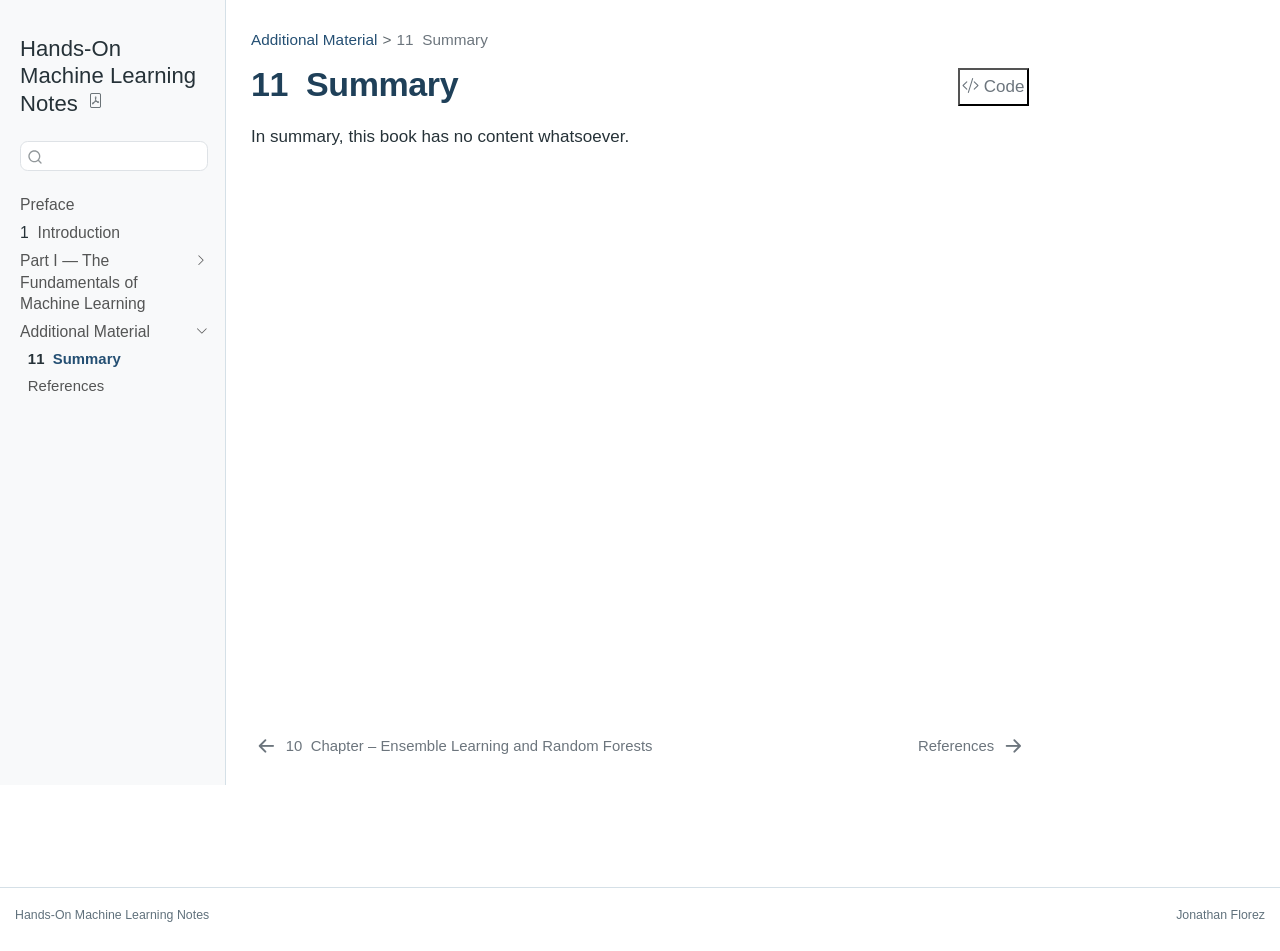
==== commit 5bb2faf3: "deploy: 97191b73142e38d18d8e05b134ec86868542d359" ====
--- a/appendix.html
+++ b/appendix.html
@@ -8,7 +8,7 @@
 
 <meta name="description" content="Study notes, mathematical explanations, code walkthroughs, teaching materials, and practical experiments based on Hands-On Machine Learning with Scikit-Learn and PyTorch.">
 
-<title>9&nbsp; Summary – Hands-On Machine Learning Notes</title>
+<title>11&nbsp; Summary – Hands-On Machine Learning Notes</title>
 <style>
 /* Default styles provided by pandoc.
 ** See https://pandoc.org/MANUAL.html#variables-for-html for config info.
@@ -80,10 +80,10 @@
 <script src="site_libs/quarto-html/tippy.umd.min.js"></script>
 <script src="site_libs/quarto-html/anchor.min.js"></script>
 <link href="site_libs/quarto-html/tippy.css" rel="stylesheet">
-<link href="site_libs/quarto-html/quarto-syntax-highlighting-bb62276ab45c84d9efd712f51ff97b5a.css" rel="stylesheet" id="quarto-text-highlighting-styles">
+<link href="site_libs/quarto-html/quarto-syntax-highlighting-3fee61de2b36a07911a09d94e160f21d.css" rel="stylesheet" id="quarto-text-highlighting-styles">
 <script src="site_libs/bootstrap/bootstrap.min.js"></script>
 <link href="site_libs/bootstrap/bootstrap-icons.css" rel="stylesheet">
-<link href="site_libs/bootstrap/bootstrap-35e12838b3858477dc270c01a19d2f7e.min.css" rel="stylesheet" append-hash="true" id="quarto-bootstrap" data-mode="light">
+<link href="site_libs/bootstrap/bootstrap-11d5da5dd170807488ce70e5f0c90fc1.min.css" rel="stylesheet" append-hash="true" id="quarto-bootstrap" data-mode="light">
 <script id="quarto-search-options" type="application/json">{
   "location": "sidebar",
   "copy-button": false,
@@ -124,7 +124,7 @@
       <button type="button" class="quarto-btn-toggle btn" data-bs-toggle="collapse" role="button" data-bs-target=".quarto-sidebar-collapse-item" aria-controls="quarto-sidebar" aria-expanded="false" aria-label="Toggle sidebar navigation" onclick="if (window.quartoToggleHeadroom) { window.quartoToggleHeadroom(); }">
         <i class="bi bi-layout-text-sidebar-reverse"></i>
       </button>
-        <nav class="quarto-page-breadcrumbs" aria-label="breadcrumb"><ol class="breadcrumb"><li class="breadcrumb-item"><a href="./appendix.html">Additional Material</a></li><li class="breadcrumb-item"><a href="./appendix.html"><span class="chapter-number">9</span>&nbsp; <span class="chapter-title">Summary</span></a></li></ol></nav>
+        <nav class="quarto-page-breadcrumbs" aria-label="breadcrumb"><ol class="breadcrumb"><li class="breadcrumb-item"><a href="./appendix.html">Additional Material</a></li><li class="breadcrumb-item"><a href="./appendix.html"><span class="chapter-number">11</span>&nbsp; <span class="chapter-title">Summary</span></a></li></ol></nav>
         <a class="flex-grow-1" role="navigation" data-bs-toggle="collapse" data-bs-target=".quarto-sidebar-collapse-item" aria-controls="quarto-sidebar" aria-expanded="false" aria-label="Toggle sidebar navigation" onclick="if (window.quartoToggleHeadroom) { window.quartoToggleHeadroom(); }">      
         </a>
       <button type="button" class="btn quarto-search-button" aria-label="Search" onclick="window.quartoOpenSearch();">
@@ -209,38 +209,39 @@
  <span class="menu-text"><span class="chapter-number">7</span>&nbsp; <span class="chapter-title">Chapter – Decision Trees</span></span></a>
   </div>
 </li>
+          <li class="sidebar-item">
+  <div class="sidebar-item-container"> 
+  <a href="./chapters/chapter07.html" class="sidebar-item-text sidebar-link">
+ <span class="menu-text"><span class="chapter-number">8</span>&nbsp; <span class="chapter-title">Chapter – Nearest Neighbors</span></span></a>
+  </div>
+</li>
+          <li class="sidebar-item">
+  <div class="sidebar-item-container"> 
+  <a href="./chapters/chapter08.html" class="sidebar-item-text sidebar-link">
+ <span class="menu-text"><span class="chapter-number">9</span>&nbsp; <span class="chapter-title">Chapter – Naive Bayes</span></span></a>
+  </div>
+</li>
+          <li class="sidebar-item">
+  <div class="sidebar-item-container"> 
+  <a href="./chapters/chapter09.html" class="sidebar-item-text sidebar-link">
+ <span class="menu-text"><span class="chapter-number">10</span>&nbsp; <span class="chapter-title">Chapter – Ensemble Learning and Random Forests</span></span></a>
+  </div>
+</li>
       </ul>
   </li>
         <li class="sidebar-item sidebar-item-section">
       <div class="sidebar-item-container"> 
-            <a class="sidebar-item-text sidebar-link text-start collapsed" data-bs-toggle="collapse" data-bs-target="#quarto-sidebar-section-2" role="navigation" aria-expanded="false">
- <span class="menu-text">Part II — Neural Networks and Deep Learning</span></a>
-          <a class="sidebar-item-toggle text-start collapsed" data-bs-toggle="collapse" data-bs-target="#quarto-sidebar-section-2" role="navigation" aria-expanded="false" aria-label="Toggle section">
+            <a class="sidebar-item-text sidebar-link text-start" data-bs-toggle="collapse" data-bs-target="#quarto-sidebar-section-2" role="navigation" aria-expanded="true">
+ <span class="menu-text">Additional Material</span></a>
+          <a class="sidebar-item-toggle text-start" data-bs-toggle="collapse" data-bs-target="#quarto-sidebar-section-2" role="navigation" aria-expanded="true" aria-label="Toggle section">
             <i class="bi bi-chevron-right ms-2"></i>
           </a> 
       </div>
-      <ul id="quarto-sidebar-section-2" class="collapse list-unstyled sidebar-section depth1 ">  
-          <li class="sidebar-item">
-  <div class="sidebar-item-container"> 
-  <a href="./chapters/chapter09.html" class="sidebar-item-text sidebar-link">
- <span class="menu-text"><span class="chapter-number">8</span>&nbsp; <span class="chapter-title">Logistic and Softmax Regression</span></span></a>
-  </div>
-</li>
-      </ul>
-  </li>
-        <li class="sidebar-item sidebar-item-section">
-      <div class="sidebar-item-container"> 
-            <a class="sidebar-item-text sidebar-link text-start" data-bs-toggle="collapse" data-bs-target="#quarto-sidebar-section-3" role="navigation" aria-expanded="true">
- <span class="menu-text">Additional Material</span></a>
-          <a class="sidebar-item-toggle text-start" data-bs-toggle="collapse" data-bs-target="#quarto-sidebar-section-3" role="navigation" aria-expanded="true" aria-label="Toggle section">
-            <i class="bi bi-chevron-right ms-2"></i>
-          </a> 
-      </div>
-      <ul id="quarto-sidebar-section-3" class="collapse list-unstyled sidebar-section depth1 show">  
+      <ul id="quarto-sidebar-section-2" class="collapse list-unstyled sidebar-section depth1 show">  
           <li class="sidebar-item">
   <div class="sidebar-item-container"> 
   <a href="./appendix.html" class="sidebar-item-text sidebar-link active">
- <span class="menu-text"><span class="chapter-number">9</span>&nbsp; <span class="chapter-title">Summary</span></span></a>
+ <span class="menu-text"><span class="chapter-number">11</span>&nbsp; <span class="chapter-title">Summary</span></span></a>
   </div>
 </li>
           <li class="sidebar-item">
@@ -262,9 +263,9 @@
 <!-- main -->
 <main class="content" id="quarto-document-content">
 
-<header id="title-block-header" class="quarto-title-block default"><nav class="quarto-page-breadcrumbs quarto-title-breadcrumbs d-none d-lg-block" aria-label="breadcrumb"><ol class="breadcrumb"><li class="breadcrumb-item"><a href="./appendix.html">Additional Material</a></li><li class="breadcrumb-item"><a href="./appendix.html"><span class="chapter-number">9</span>&nbsp; <span class="chapter-title">Summary</span></a></li></ol></nav>
+<header id="title-block-header" class="quarto-title-block default"><nav class="quarto-page-breadcrumbs quarto-title-breadcrumbs d-none d-lg-block" aria-label="breadcrumb"><ol class="breadcrumb"><li class="breadcrumb-item"><a href="./appendix.html">Additional Material</a></li><li class="breadcrumb-item"><a href="./appendix.html"><span class="chapter-number">11</span>&nbsp; <span class="chapter-title">Summary</span></a></li></ol></nav>
 <div class="quarto-title">
-<div class="quarto-title-block"><div><h1 class="title"><span class="chapter-number">9</span>&nbsp; <span class="chapter-title">Summary</span></h1><button type="button" class="btn code-tools-button" id="quarto-code-tools-source"><i class="bi"></i> Code</button></div></div>
+<div class="quarto-title-block"><div><h1 class="title"><span class="chapter-number">11</span>&nbsp; <span class="chapter-title">Summary</span></h1><button type="button" class="btn code-tools-button" id="quarto-code-tools-source"><i class="bi"></i> Code</button></div></div>
 </div>
 
 
@@ -746,8 +747,8 @@
   </script>
 <nav class="page-navigation">
   <div class="nav-page nav-page-previous">
-      <a href="./chapters/chapter09.html" class="pagination-link" aria-label="Logistic and Softmax Regression">
-        <i class="bi bi-arrow-left-short"></i> <span class="nav-page-text"><span class="chapter-number">8</span>&nbsp; <span class="chapter-title">Logistic and Softmax Regression</span></span>
+      <a href="./chapters/chapter09.html" class="pagination-link" aria-label="Chapter -- Ensemble Learning and Random Forests">
+        <i class="bi bi-arrow-left-short"></i> <span class="nav-page-text"><span class="chapter-number">10</span>&nbsp; <span class="chapter-title">Chapter – Ensemble Learning and Random Forests</span></span>
       </a>          
   </div>
   <div class="nav-page nav-page-next">
--- a/site_libs/quarto-html/quarto-syntax-highlighting-3fee61de2b36a07911a09d94e160f21d.css
+++ b/site_libs/quarto-html/quarto-syntax-highlighting-3fee61de2b36a07911a09d94e160f21d.css
@@ -0,0 +1,210 @@
+/* quarto syntax highlight colors */
+:root {
+  --quarto-hl-al-color: #ff5555;
+  --quarto-hl-an-color: #6a737d;
+  --quarto-hl-at-color: #d73a49;
+  --quarto-hl-bn-color: #005cc5;
+  --quarto-hl-bu-color: #d73a49;
+  --quarto-hl-ch-color: #032f62;
+  --quarto-hl-co-color: #6a737d;
+  --quarto-hl-cv-color: #6a737d;
+  --quarto-hl-cn-color: #005cc5;
+  --quarto-hl-cf-color: #d73a49;
+  --quarto-hl-dt-color: #d73a49;
+  --quarto-hl-dv-color: #005cc5;
+  --quarto-hl-do-color: #6a737d;
+  --quarto-hl-er-color: #ff5555;
+  --quarto-hl-ex-color: #d73a49;
+  --quarto-hl-fl-color: #005cc5;
+  --quarto-hl-fu-color: #6f42c1;
+  --quarto-hl-im-color: #032f62;
+  --quarto-hl-in-color: #6a737d;
+  --quarto-hl-kw-color: #d73a49;
+  --quarto-hl-op-color: #24292e;
+  --quarto-hl-pp-color: #d73a49;
+  --quarto-hl-re-color: #6a737d;
+  --quarto-hl-sc-color: #005cc5;
+  --quarto-hl-ss-color: #032f62;
+  --quarto-hl-st-color: #032f62;
+  --quarto-hl-va-color: #e36209;
+  --quarto-hl-vs-color: #032f62;
+  --quarto-hl-wa-color: #ff5555;
+}
+
+/* other quarto variables */
+:root {
+  --quarto-font-monospace: "SFMono-Regular", Menlo, Monaco, Consolas, "Liberation Mono", monospace;
+}
+
+/* syntax highlight based on Pandoc's rules */
+pre > code.sourceCode > span {
+  color: #24292e;
+}
+
+code.sourceCode > span {
+  color: #24292e;
+}
+
+div.sourceCode,
+div.sourceCode pre.sourceCode {
+  color: #24292e;
+}
+
+/* Normal */
+code span {
+  color: #24292e;
+}
+
+/* Alert */
+code span.al {
+  font-weight: bold;
+  color: #ff5555;
+}
+
+/* Annotation */
+code span.an {
+  color: #6a737d;
+}
+
+/* Attribute */
+code span.at {
+  color: #d73a49;
+}
+
+/* BaseN */
+code span.bn {
+  color: #005cc5;
+}
+
+/* BuiltIn */
+code span.bu {
+  color: #d73a49;
+}
+
+/* ControlFlow */
+code span.cf {
+  color: #d73a49;
+}
+
+/* Char */
+code span.ch {
+  color: #032f62;
+}
+
+/* Constant */
+code span.cn {
+  color: #005cc5;
+}
+
+/* Comment */
+code span.co {
+  color: #6a737d;
+}
+
+/* CommentVar */
+code span.cv {
+  color: #6a737d;
+}
+
+/* Documentation */
+code span.do {
+  color: #6a737d;
+}
+
+/* DataType */
+code span.dt {
+  color: #d73a49;
+}
+
+/* DecVal */
+code span.dv {
+  color: #005cc5;
+}
+
+/* Error */
+code span.er {
+  color: #ff5555;
+  text-decoration: underline;
+}
+
+/* Extension */
+code span.ex {
+  font-weight: bold;
+  color: #d73a49;
+}
+
+/* Float */
+code span.fl {
+  color: #005cc5;
+}
+
+/* Function */
+code span.fu {
+  color: #6f42c1;
+}
+
+/* Import */
+code span.im {
+  color: #032f62;
+}
+
+/* Information */
+code span.in {
+  color: #6a737d;
+}
+
+/* Keyword */
+code span.kw {
+  color: #d73a49;
+}
+
+/* Operator */
+code span.op {
+  color: #24292e;
+}
+
+/* Preprocessor */
+code span.pp {
+  color: #d73a49;
+}
+
+/* RegionMarker */
+code span.re {
+  color: #6a737d;
+}
+
+/* SpecialChar */
+code span.sc {
+  color: #005cc5;
+}
+
+/* SpecialString */
+code span.ss {
+  color: #032f62;
+}
+
+/* String */
+code span.st {
+  color: #032f62;
+}
+
+/* Variable */
+code span.va {
+  color: #e36209;
+}
+
+/* VerbatimString */
+code span.vs {
+  color: #032f62;
+}
+
+/* Warning */
+code span.wa {
+  color: #ff5555;
+}
+
+.prevent-inlining {
+  content: "</";
+}
+
+/*# sourceMappingURL=4f6bd312473db6af0261599f70bb2a99.css.map */
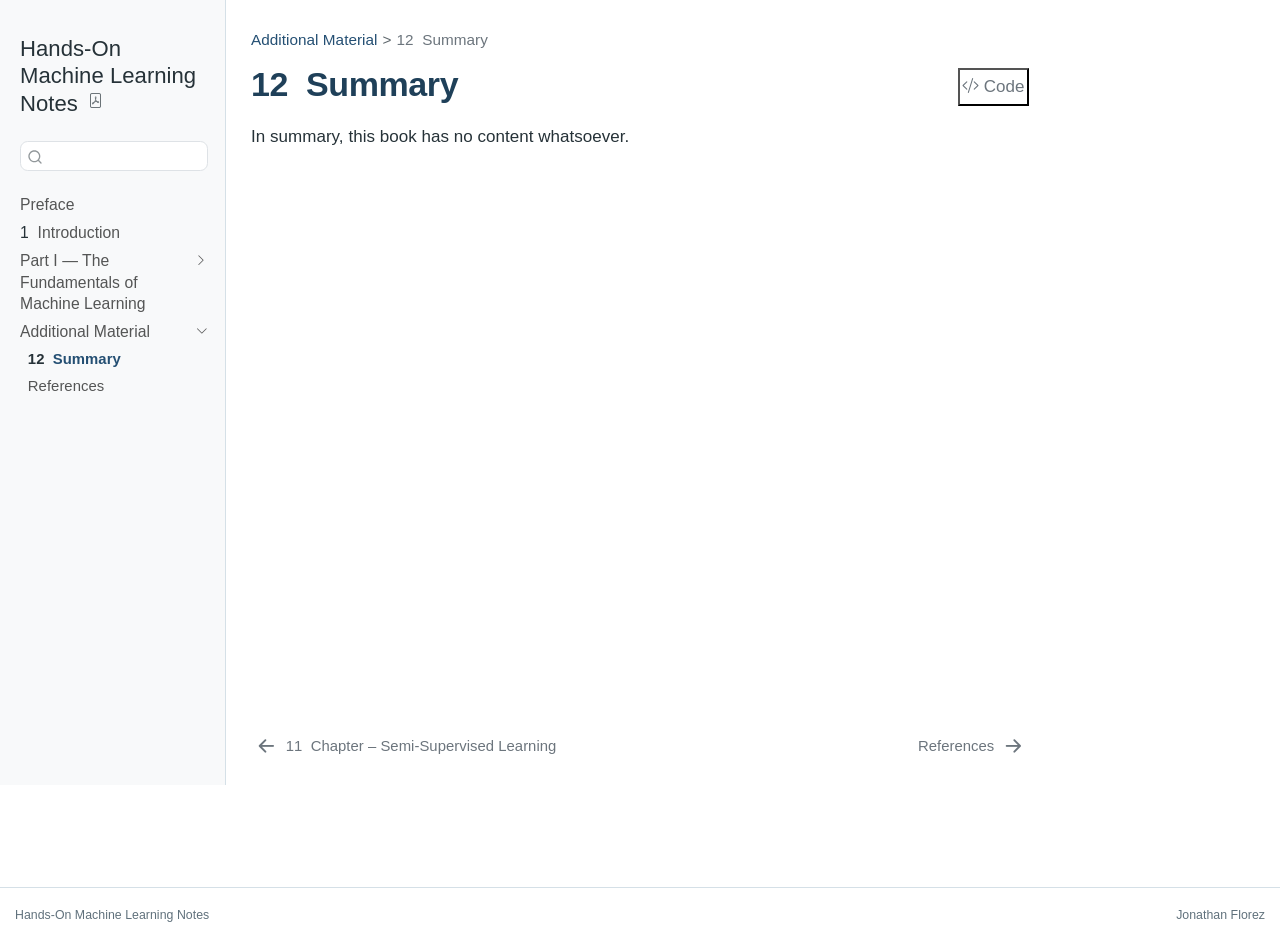
==== commit 409959b8: "deploy: a99f543fe4d05b5517309d6244f8d5f67e1ce824" ====
--- a/appendix.html
+++ b/appendix.html
@@ -8,7 +8,7 @@
 
 <meta name="description" content="Study notes, mathematical explanations, code walkthroughs, teaching materials, and practical experiments based on Hands-On Machine Learning with Scikit-Learn and PyTorch.">
 
-<title>11&nbsp; Summary – Hands-On Machine Learning Notes</title>
+<title>12&nbsp; Summary – Hands-On Machine Learning Notes</title>
 <style>
 /* Default styles provided by pandoc.
 ** See https://pandoc.org/MANUAL.html#variables-for-html for config info.
@@ -73,7 +73,7 @@
 <script src="site_libs/quarto-search/quarto-search.js"></script>
 <meta name="quarto:offset" content="./">
 <link href="./references.html" rel="next">
-<link href="./chapters/chapter09.html" rel="prev">
+<link href="./chapters/chapter10.html" rel="prev">
 <script src="site_libs/quarto-html/quarto.js" type="module"></script>
 <script src="site_libs/quarto-html/tabsets/tabsets.js" type="module"></script>
 <script src="site_libs/quarto-html/popper.min.js"></script>
@@ -124,7 +124,7 @@
       <button type="button" class="quarto-btn-toggle btn" data-bs-toggle="collapse" role="button" data-bs-target=".quarto-sidebar-collapse-item" aria-controls="quarto-sidebar" aria-expanded="false" aria-label="Toggle sidebar navigation" onclick="if (window.quartoToggleHeadroom) { window.quartoToggleHeadroom(); }">
         <i class="bi bi-layout-text-sidebar-reverse"></i>
       </button>
-        <nav class="quarto-page-breadcrumbs" aria-label="breadcrumb"><ol class="breadcrumb"><li class="breadcrumb-item"><a href="./appendix.html">Additional Material</a></li><li class="breadcrumb-item"><a href="./appendix.html"><span class="chapter-number">11</span>&nbsp; <span class="chapter-title">Summary</span></a></li></ol></nav>
+        <nav class="quarto-page-breadcrumbs" aria-label="breadcrumb"><ol class="breadcrumb"><li class="breadcrumb-item"><a href="./appendix.html">Additional Material</a></li><li class="breadcrumb-item"><a href="./appendix.html"><span class="chapter-number">12</span>&nbsp; <span class="chapter-title">Summary</span></a></li></ol></nav>
         <a class="flex-grow-1" role="navigation" data-bs-toggle="collapse" data-bs-target=".quarto-sidebar-collapse-item" aria-controls="quarto-sidebar" aria-expanded="false" aria-label="Toggle sidebar navigation" onclick="if (window.quartoToggleHeadroom) { window.quartoToggleHeadroom(); }">      
         </a>
       <button type="button" class="btn quarto-search-button" aria-label="Search" onclick="window.quartoOpenSearch();">
@@ -182,7 +182,7 @@
           <li class="sidebar-item">
   <div class="sidebar-item-container"> 
   <a href="./chapters/chapter02.html" class="sidebar-item-text sidebar-link">
- <span class="menu-text"><span class="chapter-number">3</span>&nbsp; <span class="chapter-title">chapter02.html</span></span></a>
+ <span class="menu-text"><span class="chapter-number">3</span>&nbsp; <span class="chapter-title">Chapter – End-to-End Machine Learning Project</span></span></a>
   </div>
 </li>
           <li class="sidebar-item">
@@ -225,6 +225,12 @@
   <div class="sidebar-item-container"> 
   <a href="./chapters/chapter09.html" class="sidebar-item-text sidebar-link">
  <span class="menu-text"><span class="chapter-number">10</span>&nbsp; <span class="chapter-title">Chapter – Ensemble Learning and Random Forests</span></span></a>
+  </div>
+</li>
+          <li class="sidebar-item">
+  <div class="sidebar-item-container"> 
+  <a href="./chapters/chapter10.html" class="sidebar-item-text sidebar-link">
+ <span class="menu-text"><span class="chapter-number">11</span>&nbsp; <span class="chapter-title">Chapter – Semi-Supervised Learning</span></span></a>
   </div>
 </li>
       </ul>
@@ -241,7 +247,7 @@
           <li class="sidebar-item">
   <div class="sidebar-item-container"> 
   <a href="./appendix.html" class="sidebar-item-text sidebar-link active">
- <span class="menu-text"><span class="chapter-number">11</span>&nbsp; <span class="chapter-title">Summary</span></span></a>
+ <span class="menu-text"><span class="chapter-number">12</span>&nbsp; <span class="chapter-title">Summary</span></span></a>
   </div>
 </li>
           <li class="sidebar-item">
@@ -263,9 +269,9 @@
 <!-- main -->
 <main class="content" id="quarto-document-content">
 
-<header id="title-block-header" class="quarto-title-block default"><nav class="quarto-page-breadcrumbs quarto-title-breadcrumbs d-none d-lg-block" aria-label="breadcrumb"><ol class="breadcrumb"><li class="breadcrumb-item"><a href="./appendix.html">Additional Material</a></li><li class="breadcrumb-item"><a href="./appendix.html"><span class="chapter-number">11</span>&nbsp; <span class="chapter-title">Summary</span></a></li></ol></nav>
+<header id="title-block-header" class="quarto-title-block default"><nav class="quarto-page-breadcrumbs quarto-title-breadcrumbs d-none d-lg-block" aria-label="breadcrumb"><ol class="breadcrumb"><li class="breadcrumb-item"><a href="./appendix.html">Additional Material</a></li><li class="breadcrumb-item"><a href="./appendix.html"><span class="chapter-number">12</span>&nbsp; <span class="chapter-title">Summary</span></a></li></ol></nav>
 <div class="quarto-title">
-<div class="quarto-title-block"><div><h1 class="title"><span class="chapter-number">11</span>&nbsp; <span class="chapter-title">Summary</span></h1><button type="button" class="btn code-tools-button" id="quarto-code-tools-source"><i class="bi"></i> Code</button></div></div>
+<div class="quarto-title-block"><div><h1 class="title"><span class="chapter-number">12</span>&nbsp; <span class="chapter-title">Summary</span></h1><button type="button" class="btn code-tools-button" id="quarto-code-tools-source"><i class="bi"></i> Code</button></div></div>
 </div>
 
 
@@ -747,8 +753,8 @@
   </script>
 <nav class="page-navigation">
   <div class="nav-page nav-page-previous">
-      <a href="./chapters/chapter09.html" class="pagination-link" aria-label="Chapter -- Ensemble Learning and Random Forests">
-        <i class="bi bi-arrow-left-short"></i> <span class="nav-page-text"><span class="chapter-number">10</span>&nbsp; <span class="chapter-title">Chapter – Ensemble Learning and Random Forests</span></span>
+      <a href="./chapters/chapter10.html" class="pagination-link" aria-label="Chapter -- Semi-Supervised Learning">
+        <i class="bi bi-arrow-left-short"></i> <span class="nav-page-text"><span class="chapter-number">11</span>&nbsp; <span class="chapter-title">Chapter – Semi-Supervised Learning</span></span>
       </a>          
   </div>
   <div class="nav-page nav-page-next">
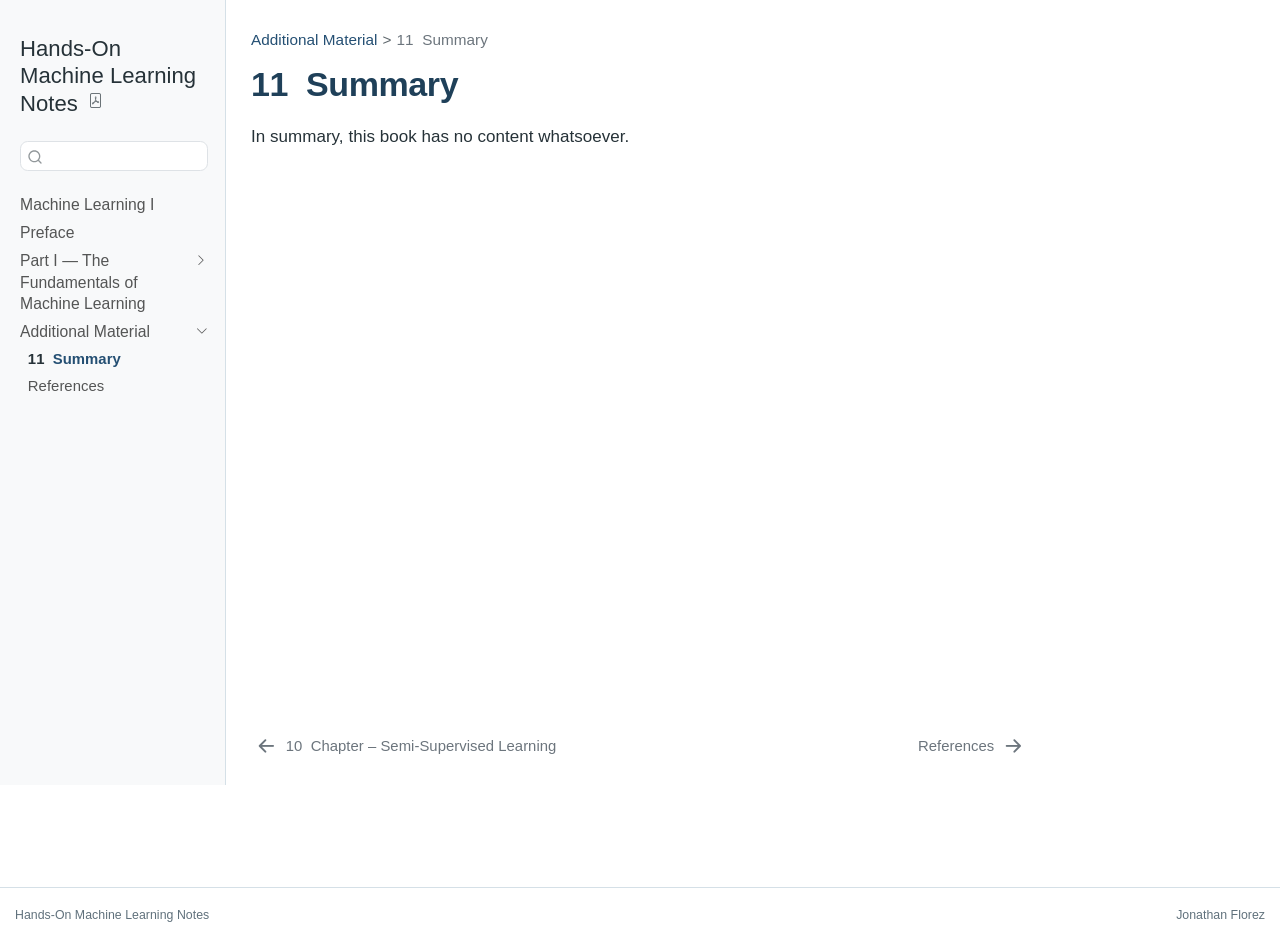
==== commit 49a8b75f: "deploy: a9cbcdf5eaab33d425d1187ebd1a6fa69a3ae1f6" ====
--- a/appendix.html
+++ b/appendix.html
@@ -8,7 +8,7 @@
 
 <meta name="description" content="Study notes, mathematical explanations, code walkthroughs, teaching materials, and practical experiments based on Hands-On Machine Learning with Scikit-Learn and PyTorch.">
 
-<title>12&nbsp; Summary – Hands-On Machine Learning Notes</title>
+<title>11&nbsp; Summary – Hands-On Machine Learning Notes</title>
 <style>
 /* Default styles provided by pandoc.
 ** See https://pandoc.org/MANUAL.html#variables-for-html for config info.
@@ -26,41 +26,6 @@
   width: 0.8em;
   margin: 0 0.8em 0.2em -1em; /* quarto-specific, see https://github.com/quarto-dev/quarto-cli/issues/4556 */ 
   vertical-align: middle;
-}
-/* CSS for syntax highlighting */
-html { -webkit-text-size-adjust: 100%; }
-pre > code.sourceCode { white-space: pre; position: relative; }
-pre > code.sourceCode > span { display: inline-block; line-height: 1.25; }
-pre > code.sourceCode > span:empty { height: 1.2em; }
-.sourceCode { overflow: visible; }
-code.sourceCode > span { color: inherit; text-decoration: inherit; }
-div.sourceCode { margin: 1em 0; }
-pre.sourceCode { margin: 0; }
-@media screen {
-div.sourceCode { overflow: auto; }
-}
-@media print {
-pre > code.sourceCode { white-space: pre-wrap; }
-pre > code.sourceCode > span { text-indent: -5em; padding-left: 5em; }
-}
-pre.numberSource code
-  { counter-reset: source-line 0; }
-pre.numberSource code > span
-  { position: relative; left: -4em; counter-increment: source-line; }
-pre.numberSource code > span > a:first-child::before
-  { content: counter(source-line);
-    position: relative; left: -1em; text-align: right; vertical-align: baseline;
-    border: none; display: inline-block;
-    -webkit-touch-callout: none; -webkit-user-select: none;
-    -khtml-user-select: none; -moz-user-select: none;
-    -ms-user-select: none; user-select: none;
-    padding: 0 4px; width: 4em;
-  }
-pre.numberSource { margin-left: 3em;  padding-left: 4px; }
-div.sourceCode
-  {   }
-@media screen {
-pre > code.sourceCode > span > a:first-child::before { text-decoration: underline; }
 }
 </style>
 
@@ -124,7 +89,7 @@
       <button type="button" class="quarto-btn-toggle btn" data-bs-toggle="collapse" role="button" data-bs-target=".quarto-sidebar-collapse-item" aria-controls="quarto-sidebar" aria-expanded="false" aria-label="Toggle sidebar navigation" onclick="if (window.quartoToggleHeadroom) { window.quartoToggleHeadroom(); }">
         <i class="bi bi-layout-text-sidebar-reverse"></i>
       </button>
-        <nav class="quarto-page-breadcrumbs" aria-label="breadcrumb"><ol class="breadcrumb"><li class="breadcrumb-item"><a href="./appendix.html">Additional Material</a></li><li class="breadcrumb-item"><a href="./appendix.html"><span class="chapter-number">12</span>&nbsp; <span class="chapter-title">Summary</span></a></li></ol></nav>
+        <nav class="quarto-page-breadcrumbs" aria-label="breadcrumb"><ol class="breadcrumb"><li class="breadcrumb-item"><a href="./appendix.html">Additional Material</a></li><li class="breadcrumb-item"><a href="./appendix.html"><span class="chapter-number">11</span>&nbsp; <span class="chapter-title">Summary</span></a></li></ol></nav>
         <a class="flex-grow-1" role="navigation" data-bs-toggle="collapse" data-bs-target=".quarto-sidebar-collapse-item" aria-controls="quarto-sidebar" aria-expanded="false" aria-label="Toggle sidebar navigation" onclick="if (window.quartoToggleHeadroom) { window.quartoToggleHeadroom(); }">      
         </a>
       <button type="button" class="btn quarto-search-button" aria-label="Search" onclick="window.quartoOpenSearch();">
@@ -155,13 +120,13 @@
         <li class="sidebar-item">
   <div class="sidebar-item-container"> 
   <a href="./index.html" class="sidebar-item-text sidebar-link">
+ <span class="menu-text">Machine Learning I</span></a>
+  </div>
+</li>
+        <li class="sidebar-item">
+  <div class="sidebar-item-container"> 
+  <a href="./preface.html" class="sidebar-item-text sidebar-link">
  <span class="menu-text">Preface</span></a>
-  </div>
-</li>
-        <li class="sidebar-item">
-  <div class="sidebar-item-container"> 
-  <a href="./preface.html" class="sidebar-item-text sidebar-link">
- <span class="menu-text"><span class="chapter-number">1</span>&nbsp; <span class="chapter-title">Introduction</span></span></a>
   </div>
 </li>
         <li class="sidebar-item sidebar-item-section">
@@ -176,61 +141,61 @@
           <li class="sidebar-item">
   <div class="sidebar-item-container"> 
   <a href="./chapters/chapter01.html" class="sidebar-item-text sidebar-link">
- <span class="menu-text"><span class="chapter-number">2</span>&nbsp; <span class="chapter-title">chapter01.html</span></span></a>
+ <span class="menu-text"><span class="chapter-number">1</span>&nbsp; <span class="chapter-title">chapter01.html</span></span></a>
   </div>
 </li>
           <li class="sidebar-item">
   <div class="sidebar-item-container"> 
   <a href="./chapters/chapter02.html" class="sidebar-item-text sidebar-link">
- <span class="menu-text"><span class="chapter-number">3</span>&nbsp; <span class="chapter-title">Chapter – End-to-End Machine Learning Project</span></span></a>
+ <span class="menu-text"><span class="chapter-number">2</span>&nbsp; <span class="chapter-title">Chapter – End-to-End Machine Learning Project</span></span></a>
   </div>
 </li>
           <li class="sidebar-item">
   <div class="sidebar-item-container"> 
   <a href="./chapters/chapter03.html" class="sidebar-item-text sidebar-link">
- <span class="menu-text"><span class="chapter-number">4</span>&nbsp; <span class="chapter-title">Chapter – Classification</span></span></a>
+ <span class="menu-text"><span class="chapter-number">3</span>&nbsp; <span class="chapter-title">Chapter – Classification</span></span></a>
   </div>
 </li>
           <li class="sidebar-item">
   <div class="sidebar-item-container"> 
   <a href="./chapters/chapter04.html" class="sidebar-item-text sidebar-link">
- <span class="menu-text"><span class="chapter-number">5</span>&nbsp; <span class="chapter-title">Chapter – Training Models</span></span></a>
+ <span class="menu-text"><span class="chapter-number">4</span>&nbsp; <span class="chapter-title">Chapter – Training Models</span></span></a>
   </div>
 </li>
           <li class="sidebar-item">
   <div class="sidebar-item-container"> 
   <a href="./chapters/chapter05.html" class="sidebar-item-text sidebar-link">
- <span class="menu-text"><span class="chapter-number">6</span>&nbsp; <span class="chapter-title">Chapter – Support Vector Machines</span></span></a>
+ <span class="menu-text"><span class="chapter-number">5</span>&nbsp; <span class="chapter-title">Chapter – Support Vector Machines</span></span></a>
   </div>
 </li>
           <li class="sidebar-item">
   <div class="sidebar-item-container"> 
   <a href="./chapters/chapter06.html" class="sidebar-item-text sidebar-link">
- <span class="menu-text"><span class="chapter-number">7</span>&nbsp; <span class="chapter-title">Chapter – Decision Trees</span></span></a>
+ <span class="menu-text"><span class="chapter-number">6</span>&nbsp; <span class="chapter-title">Chapter – Decision Trees</span></span></a>
   </div>
 </li>
           <li class="sidebar-item">
   <div class="sidebar-item-container"> 
   <a href="./chapters/chapter07.html" class="sidebar-item-text sidebar-link">
- <span class="menu-text"><span class="chapter-number">8</span>&nbsp; <span class="chapter-title">Chapter – Nearest Neighbors</span></span></a>
+ <span class="menu-text"><span class="chapter-number">7</span>&nbsp; <span class="chapter-title">Chapter – Nearest Neighbors</span></span></a>
   </div>
 </li>
           <li class="sidebar-item">
   <div class="sidebar-item-container"> 
   <a href="./chapters/chapter08.html" class="sidebar-item-text sidebar-link">
- <span class="menu-text"><span class="chapter-number">9</span>&nbsp; <span class="chapter-title">Chapter – Naive Bayes</span></span></a>
+ <span class="menu-text"><span class="chapter-number">8</span>&nbsp; <span class="chapter-title">Chapter – Naive Bayes</span></span></a>
   </div>
 </li>
           <li class="sidebar-item">
   <div class="sidebar-item-container"> 
   <a href="./chapters/chapter09.html" class="sidebar-item-text sidebar-link">
- <span class="menu-text"><span class="chapter-number">10</span>&nbsp; <span class="chapter-title">Chapter – Ensemble Learning and Random Forests</span></span></a>
+ <span class="menu-text"><span class="chapter-number">9</span>&nbsp; <span class="chapter-title">Chapter – Ensemble Learning and Random Forests</span></span></a>
   </div>
 </li>
           <li class="sidebar-item">
   <div class="sidebar-item-container"> 
   <a href="./chapters/chapter10.html" class="sidebar-item-text sidebar-link">
- <span class="menu-text"><span class="chapter-number">11</span>&nbsp; <span class="chapter-title">Chapter – Semi-Supervised Learning</span></span></a>
+ <span class="menu-text"><span class="chapter-number">10</span>&nbsp; <span class="chapter-title">Chapter – Semi-Supervised Learning</span></span></a>
   </div>
 </li>
       </ul>
@@ -247,7 +212,7 @@
           <li class="sidebar-item">
   <div class="sidebar-item-container"> 
   <a href="./appendix.html" class="sidebar-item-text sidebar-link active">
- <span class="menu-text"><span class="chapter-number">12</span>&nbsp; <span class="chapter-title">Summary</span></span></a>
+ <span class="menu-text"><span class="chapter-number">11</span>&nbsp; <span class="chapter-title">Summary</span></span></a>
   </div>
 </li>
           <li class="sidebar-item">
@@ -269,9 +234,9 @@
 <!-- main -->
 <main class="content" id="quarto-document-content">
 
-<header id="title-block-header" class="quarto-title-block default"><nav class="quarto-page-breadcrumbs quarto-title-breadcrumbs d-none d-lg-block" aria-label="breadcrumb"><ol class="breadcrumb"><li class="breadcrumb-item"><a href="./appendix.html">Additional Material</a></li><li class="breadcrumb-item"><a href="./appendix.html"><span class="chapter-number">12</span>&nbsp; <span class="chapter-title">Summary</span></a></li></ol></nav>
+<header id="title-block-header" class="quarto-title-block default"><nav class="quarto-page-breadcrumbs quarto-title-breadcrumbs d-none d-lg-block" aria-label="breadcrumb"><ol class="breadcrumb"><li class="breadcrumb-item"><a href="./appendix.html">Additional Material</a></li><li class="breadcrumb-item"><a href="./appendix.html"><span class="chapter-number">11</span>&nbsp; <span class="chapter-title">Summary</span></a></li></ol></nav>
 <div class="quarto-title">
-<div class="quarto-title-block"><div><h1 class="title"><span class="chapter-number">12</span>&nbsp; <span class="chapter-title">Summary</span></h1><button type="button" class="btn code-tools-button" id="quarto-code-tools-source"><i class="bi"></i> Code</button></div></div>
+<h1 class="title"><span class="chapter-number">11</span>&nbsp; <span class="chapter-title">Summary</span></h1>
 </div>
 
 
@@ -290,8 +255,6 @@
 
 <p>In summary, this book has no content whatsoever.</p>
 
-
-<!-- -->
 
 
 </main> <!-- /main -->
@@ -365,57 +328,6 @@
         container: window.document.getElementById('quarto-embedded-source-code-modal')
       });
       clipboardModal.on('success', onCopySuccess);
-    }
-    const viewSource = window.document.getElementById('quarto-view-source') ||
-                       window.document.getElementById('quarto-code-tools-source');
-    if (viewSource) {
-      const sourceUrl = viewSource.getAttribute("data-quarto-source-url");
-      viewSource.addEventListener("click", function(e) {
-        if (sourceUrl) {
-          // rstudio viewer pane
-          if (/\bcapabilities=\b/.test(window.location)) {
-            window.open(sourceUrl);
-          } else {
-            window.location.href = sourceUrl;
-          }
-        } else {
-          const modal = new bootstrap.Modal(document.getElementById('quarto-embedded-source-code-modal'));
-          modal.show();
-        }
-        return false;
-      });
-    }
-    function toggleCodeHandler(show) {
-      return function(e) {
-        const cellDetails = window.document.querySelectorAll(".cell details.code-fold");
-        for (let i=0; i<cellDetails.length; i++) {
-          const details = cellDetails[i];
-          if (show) {
-            details.open = true;
-          } else {
-            details.removeAttribute("open");
-          }
-        }
-        const cellCodeDivs = window.document.querySelectorAll(".cell div.sourceCode.cell-code");
-        const fromCls = show ? "hidden" : "unhidden";
-        const toCls = show ? "unhidden" : "hidden";
-        for (let i=0; i<cellCodeDivs.length; i++) {
-          const codeDiv = cellCodeDivs[i];
-          if (codeDiv.classList.contains(fromCls)) {
-            codeDiv.classList.remove(fromCls);
-            codeDiv.classList.add(toCls);
-          } 
-        }
-        return false;
-      }
-    }
-    const hideAllCode = window.document.getElementById("quarto-hide-all-code");
-    if (hideAllCode) {
-      hideAllCode.addEventListener("click", toggleCodeHandler(false));
-    }
-    const showAllCode = window.document.getElementById("quarto-show-all-code");
-    if (showAllCode) {
-      showAllCode.addEventListener("click", toggleCodeHandler(true));
     }
       var localhostRegex = new RegExp(/^(?:http|https):\/\/localhost\:?[0-9]*\//);
       var mailtoRegex = new RegExp(/^mailto:/);
@@ -754,7 +666,7 @@
 <nav class="page-navigation">
   <div class="nav-page nav-page-previous">
       <a href="./chapters/chapter10.html" class="pagination-link" aria-label="Chapter -- Semi-Supervised Learning">
-        <i class="bi bi-arrow-left-short"></i> <span class="nav-page-text"><span class="chapter-number">11</span>&nbsp; <span class="chapter-title">Chapter – Semi-Supervised Learning</span></span>
+        <i class="bi bi-arrow-left-short"></i> <span class="nav-page-text"><span class="chapter-number">10</span>&nbsp; <span class="chapter-title">Chapter – Semi-Supervised Learning</span></span>
       </a>          
   </div>
   <div class="nav-page nav-page-next">
@@ -762,11 +674,7 @@
         <span class="nav-page-text">References</span> <i class="bi bi-arrow-right-short"></i>
       </a>
   </div>
-</nav><div class="modal fade" id="quarto-embedded-source-code-modal" tabindex="-1" aria-labelledby="quarto-embedded-source-code-modal-label" aria-hidden="true"><div class="modal-dialog modal-dialog-scrollable"><div class="modal-content"><div class="modal-header"><h5 class="modal-title" id="quarto-embedded-source-code-modal-label">Source Code</h5><button class="btn-close" data-bs-dismiss="modal"></button></div><div class="modal-body"><div class="">
-<div class="code-copy-outer-scaffold"><div class="sourceCode" id="cb1" data-shortcodes="false"><pre class="sourceCode markdown code-with-copy"><code class="sourceCode markdown"><span id="cb1-1"><a href="#cb1-1" aria-hidden="true" tabindex="-1"></a><span class="fu"># Summary</span></span>
-<span id="cb1-2"><a href="#cb1-2" aria-hidden="true" tabindex="-1"></a></span>
-<span id="cb1-3"><a href="#cb1-3" aria-hidden="true" tabindex="-1"></a>In summary, this book has no content whatsoever.</span></code></pre></div><button title="Copy to Clipboard" class="code-copy-button" data-in-quarto-modal=""><i class="bi"></i></button></div>
-</div></div></div></div></div>
+</nav>
 </div> <!-- /content -->
 <footer class="footer">
   <div class="nav-footer">
